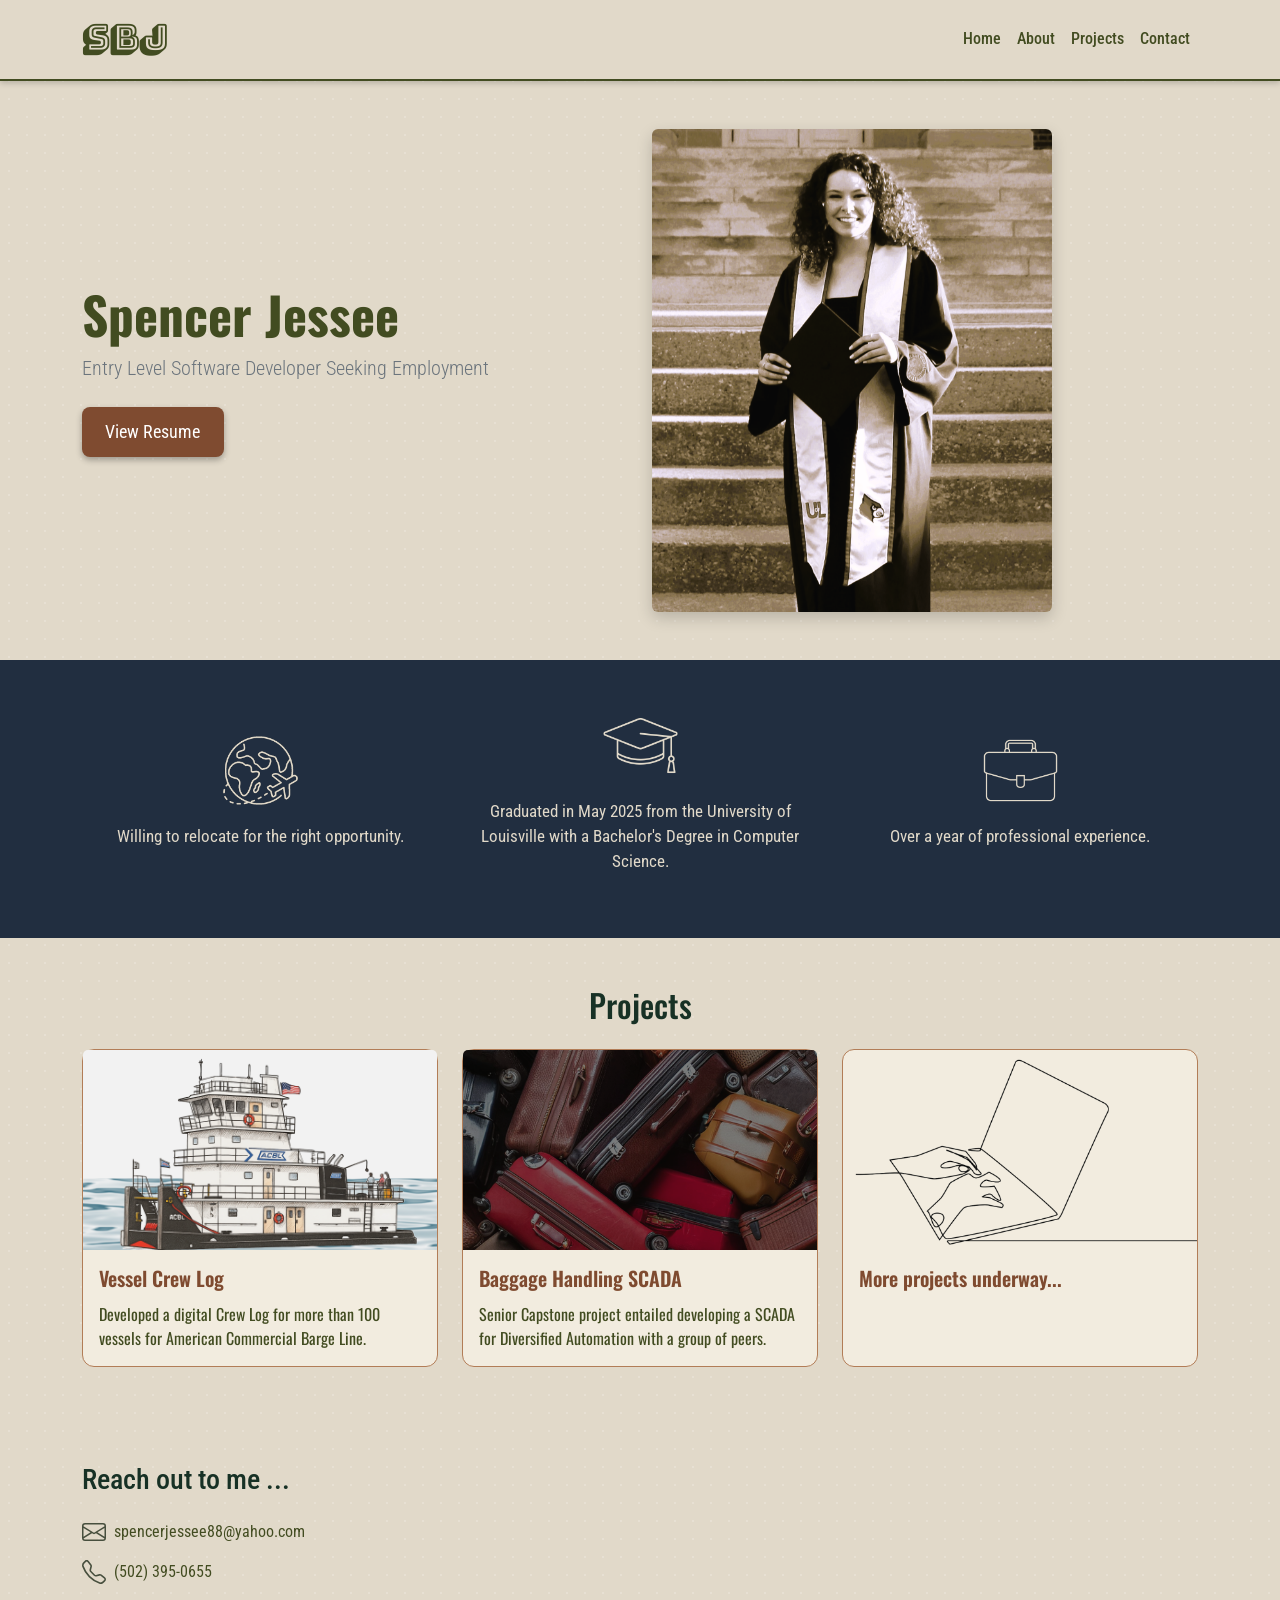
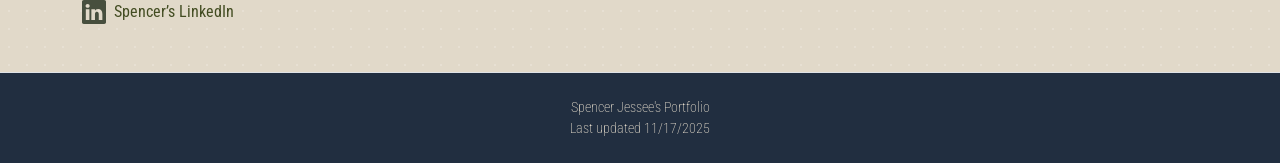
==== index.html @ fe6d24fa "Initial commit Signed-off-by: Spencer Jessee <spencerjessee88@yahoo.com>" ====
<!doctype html>
<html lang="en">
<head>
  <meta charset="utf-8" />
  <meta name="viewport" content="width=device-width, initial-scale=1" />
  <title>Spencer's Portfolio</title>

  <!-- Bootstrap CSS -->
  <link
    href="https://cdn.jsdelivr.net/npm/bootstrap@5.3.3/dist/css/bootstrap.min.css"
    rel="stylesheet"
    integrity="sha384-QWTKZyjpPEjISv5WaRU9OFeRpok6YctnYmDr5pNlyT2bRjXh0JMhjY6hW+ALEwIH"
    crossorigin="anonymous"
  />

  <!-- Google Fonts -->
  <link rel="preconnect" href="https://fonts.googleapis.com">
  <link rel="preconnect" href="https://fonts.gstatic.com" crossorigin>
  <link href="https://fonts.googleapis.com/css2?family=Bungee+Shade&family=Oswald:wght@200..700&family=Roboto+Condensed:ital,wght@0,100..900;1,100..900&display=swap" rel="stylesheet">

  <!-- Custom CSS -->
    <link href="assets/css/style.css" rel="stylesheet" />

</head>

<body>
  <!-- Navbar -->
  <nav class="navbar navbar-expand-lg custom-navbar sticky-top">
    <div class="container">
      <a id="logoButton" class="navbar-brand logo-text" href="#">SBJ</a>
      <button class="navbar-toggler" data-bs-toggle="collapse" data-bs-target="#nav">
        <span class="navbar-toggler-icon"></span>
      </button>
      <div id="nav" class="collapse navbar-collapse">
        <ul class="navbar-nav ms-auto">
          <li class="nav-item"><a class="nav-link active" href="#home">Home</a></li>
          <li class="nav-item"><a class="nav-link active" href="#about">About</a></li>
          <li class="nav-item"><a class="nav-link" href="#projects">Projects</a></li>
          <li class="nav-item"><a class="nav-link" href="#contact">Contact</a></li>
        </ul>
      </div>
    </div>
  </nav>

  <!-- Home -->
<section id="home" class="py-5">
  <div class="container">
    <div class="row align-items-center g-4">
      <div class="col-lg-6">
        <h1 class="display-5 fw-bold">Spencer Jessee</h1>
        <p class="lead text-secondary">Entry Level Software Developer Seeking Employment</p>
        <a href="Spencer_Jessee_Resume.pdf" id="resumeButton" class="btn custom-button" target="_blank">View Resume</a>
      </div>
      <div class="col-lg-6 align-items-center">
        <img src="assets/img/graduation_photo.png" class="img-fluid rounded" alt="Graduation photo" width="400" />
      </div>
    </div>
  </div>
</section>

<!-- About -->
<section id="about" class="py-5">
  <div class="container">
    <div class="row text-center align-items-center g-4">
      <div class="col">
        <img src="assets/img/travel.png" alt="Travel icon" class="icon mb-3">
        <p>Willing to relocate for the right opportunity.</p>
      </div>
      <div class="col">
        <img src="assets/img/graduate-cap.png" alt="Graduation cap icon" class="icon mb-3">
        <p>Graduated in May 2025 from the University of Louisville with a Bachelor's Degree in Computer Science.</p>
      </div>
      <div class="col">
        <img src="assets/img/briefcase.png" alt="Briefcase icon" class="icon mb-3">
        <p>Over a year of professional experience.</p>
      </div>
    </div>
  </div>
</section>


  <!-- Projects -->
<section id="projects" class="py-5">
  <div class="container">
    <h2 class="mb-4 text-center">Projects</h2>
    <div class="row g-4">
      <div class="col-md-4">
        <div class="card h-100 custom-card">
          <a href="vessel-crew-log.html" class="stretched-link"></a>
          <img src="assets/img/vessel.png" class="card-img-top" alt="Vessel Crew Log">
          <div class="card-body">
            <h5 class="card-title">Vessel Crew Log</h5>
            <p class="card-text">
              Developed a digital Crew Log for more than 100 vessels for American Commercial Barge Line.
            </p>
          </div>
        </div>
      </div>

      <div class="col-md-4">
        <div class="card h-100 custom-card">
          <img src="assets/img/baggage.png" class="card-img-top" alt="Baggage Handling SCADA">
          <div class="card-body">
            <h5 class="card-title">Baggage Handling SCADA</h5>
            <p class="card-text">
              Senior Capstone project entailed developing a SCADA for Diversified Automation with a group of peers.
            </p>
          </div>
        </div>
      </div>

      <div class="col-md-4">
        <div class="card h-100 custom-card">
          <img src="assets/img/coming soon.png" class="card-img-top" alt="More coming soon">
          <div class="card-body">
            <h5 class="card-title">More projects underway...</h5>
          </div>
        </div>
      </div>
    </div>
  </div>
</section>


<!-- Contact -->
<section id="contact" class="py-5">
  <div class="container">
    <h3 class="mb-4">Reach out to me ...</h3>
    <div class="d-flex flex-column gap-3">
      <div class="contact-item d-flex gap-2">
        <img src="assets/img/envelope.svg" alt="Email icon" class="contact-icon" />
        <a href="mailto:spencerjessee88@yahoo.com" class="contact-link">spencerjessee88@yahoo.com</a>
      </div>
      <div class="contact-item d-flex gap-2">
        <img src="assets/img/telephone.svg" alt="Phone icon" class="contact-icon" />
        <a href="tel:+15023950655" class="contact-link">(502) 395-0655</a>
      </div>
      <div class="contact-item d-flex gap-2">
        <img src="assets/img/linkedin.svg" alt="LinkedIn icon" class="contact-icon" />
        <a href="https://www.linkedin.com/in/spencer-jessee8/" target="_blank" class="contact-link">Spencer’s LinkedIn</a>
      </div>
    </div>
  </div>
</section>

  <!-- Footer -->
  <footer class="py-4 border-top">
    <div class="container text-center small">
      <div>Spencer Jessee's Portfolio</div>
      <div>Last updated 11/17/2025</div> 
    </div>
  </footer>

  <!-- Bootstrap JS (for navbar, etc.) -->
  <script
    src="https://cdn.jsdelivr.net/npm/bootstrap@5.3.3/dist/js/bootstrap.bundle.min.js"
    integrity="sha384-YvpcrYf0tY3lHB60NNkmXc5s9fDVZLESaAA55NDzOxhy9GkcIdslK1eN7N6jIeHz"
    crossorigin="anonymous"
  ></script>

  <!-- Your JS -->
  <script>
    document.getElementById('custom-button').addEventListener('click', function() {
      this.classList.toggle('active-btn');
    });
    const logo = document.getElementById('logoButton');
    logo.addEventListener('click', function (e) {
      e.preventDefault();
      logo.classList.add('logo-active');
    });
  </script>
</body>
</html>
---- assets/css/style.css ----
/* ----------------------------------
   GLOBAL
---------------------------------- */
html {
  scroll-padding-top: 80px;
}

body {
  background-color: #E1D9C9; /* SAND */
  color: #173125; /* FOREST */
  font-family: "Roboto Condensed", sans-serif;
  font-optical-sizing: auto;
  background-image: radial-gradient(#ffffff30 1px, transparent 1px);
  background-size: 18px 18px;
}

section {
  padding-top: 5rem;
  padding-bottom: 5rem;
}

/* ----------------------------------
   NAVBAR
---------------------------------- */
.custom-navbar {
  background-color: #E1D9C9; /* SAND */
  border-bottom: 2px solid #424C21; /* MOSS */
  box-shadow: 0 2px 6px rgba(0, 0, 0, 0.2)
}

.nav-link {
  color: #424C21 !important; /* MOSS */
  font-weight: 500;
}

.nav-link:hover {
  color: #7F4B30 !important; /* OCHRE */
}


/* ----------------------------------
   LOGO (SBJ)
---------------------------------- */
.logo-text {
  font-family: "Bungee Shade", sans-serif;
  font-size: 2.2rem;
  font-weight: bold;
  letter-spacing: 1px;
  color: #424C21; /* MOSS */
  transition: transform 0.3s ease;
}

.logo-text:hover {
  transform: scale(1.1) rotate(-2deg);
}

/* When clicked */
.logo-active {
  color: #424C21 !important; /* MOSS */
}

/* Override bootstrap forcing black */
#logoButton:hover,
#logoButton:active,
#logoButton:focus,
#logoButton:visited {
  color: #424C21 !important;
}


/* ----------------------------------
   HOME SECTION
---------------------------------- */
#home h1 {
  font-size: 3.2rem;
  color: #424C21; /* MOSS */
  font-family: "Oswald", sans-serif;
}

#home .lead {
  color: #7F4B30; /* OCHRE */
  font-size: 1.25rem;
  margin-bottom: 1.5rem;
}

#home .img-fluid {
  border-radius: 12px;
  box-shadow: 0 6px 16px rgba(0, 0, 0, 0.18);
}


/* ----------------------------------
   BUTTONS
---------------------------------- */
.custom-button {
  background-color: #7F4B30; /* OCHRE */
  color: #fff;
  padding: 0.65rem 1.4rem;
  font-size: 1.1rem;
  border-radius: 8px;
  transition: 0.2s ease;
  box-shadow: 0 3px 6px rgba(0, 0, 0, 0.3);
}

.custom-button:hover,
.custom-button:active,
.custom-button.active-btn {
  background-color: #B27D57; /* COFFEE */
  color: #fff;
}


/* ----------------------------------
   ABOUT SECTION
---------------------------------- */
#about {
  background-color: #212E40; /* BASALT */
  color: #E1D9C9;
}

#about p {
  text-align: center;
  font-size: 1.05rem;
}


/* ----------------------------------
   ICONS
---------------------------------- */
.icon {
  width: 75px;
  height: 75px;
  margin: 0 auto 10px;
  object-fit: contain;
}


/* ----------------------------------
   PROJECT CARDS
---------------------------------- */
#projects {
  font-family: "Oswald", sans-serif;
}
.custom-card {
  background-color: #F2ECDF; /* light sand */
  border: 1px solid #B27D57; /* COFFEE */
  color: #424C21; /* MOSS */
  border-radius: 12px;
  transition: transform 0.2s ease, box-shadow 0.2s ease;
}

.custom-card:hover {
  transform: translateY(-5px);
  box-shadow: 0 6px 14px rgba(0, 0, 0, 0.15);
}

.custom-card .card-img-top {
  height: 200px;
  object-fit: cover;
  filter: brightness(0.95);
}

.custom-card .card-title {
  color: #7F4B30; /* OCHRE */
  font-weight: 600;
  margin-bottom: 0.75rem;
}

.custom-card .card-text {
  color: #424C21; /* MOSS */
}


/* ----------------------------------
   CONTACT SECTION
---------------------------------- */
.contact-icon {
  width: 24px;
  height: 24px;
  filter: invert(29%) sepia(6%) saturate(1458%) hue-rotate(45deg) brightness(90%) contrast(85%);
}

.contact-link {
  color: #424C21; /* MOSS */
  text-decoration: none;
}

.contact-link:hover {
  color: #7F4B30; /* OCHRE */
  text-decoration: underline;
}

/* ----------------------------------
   FOOTER SECTION
---------------------------------- */
footer {
  background-color: #212E40;
  color: #E1D9C9;
  font-weight: 200;
}
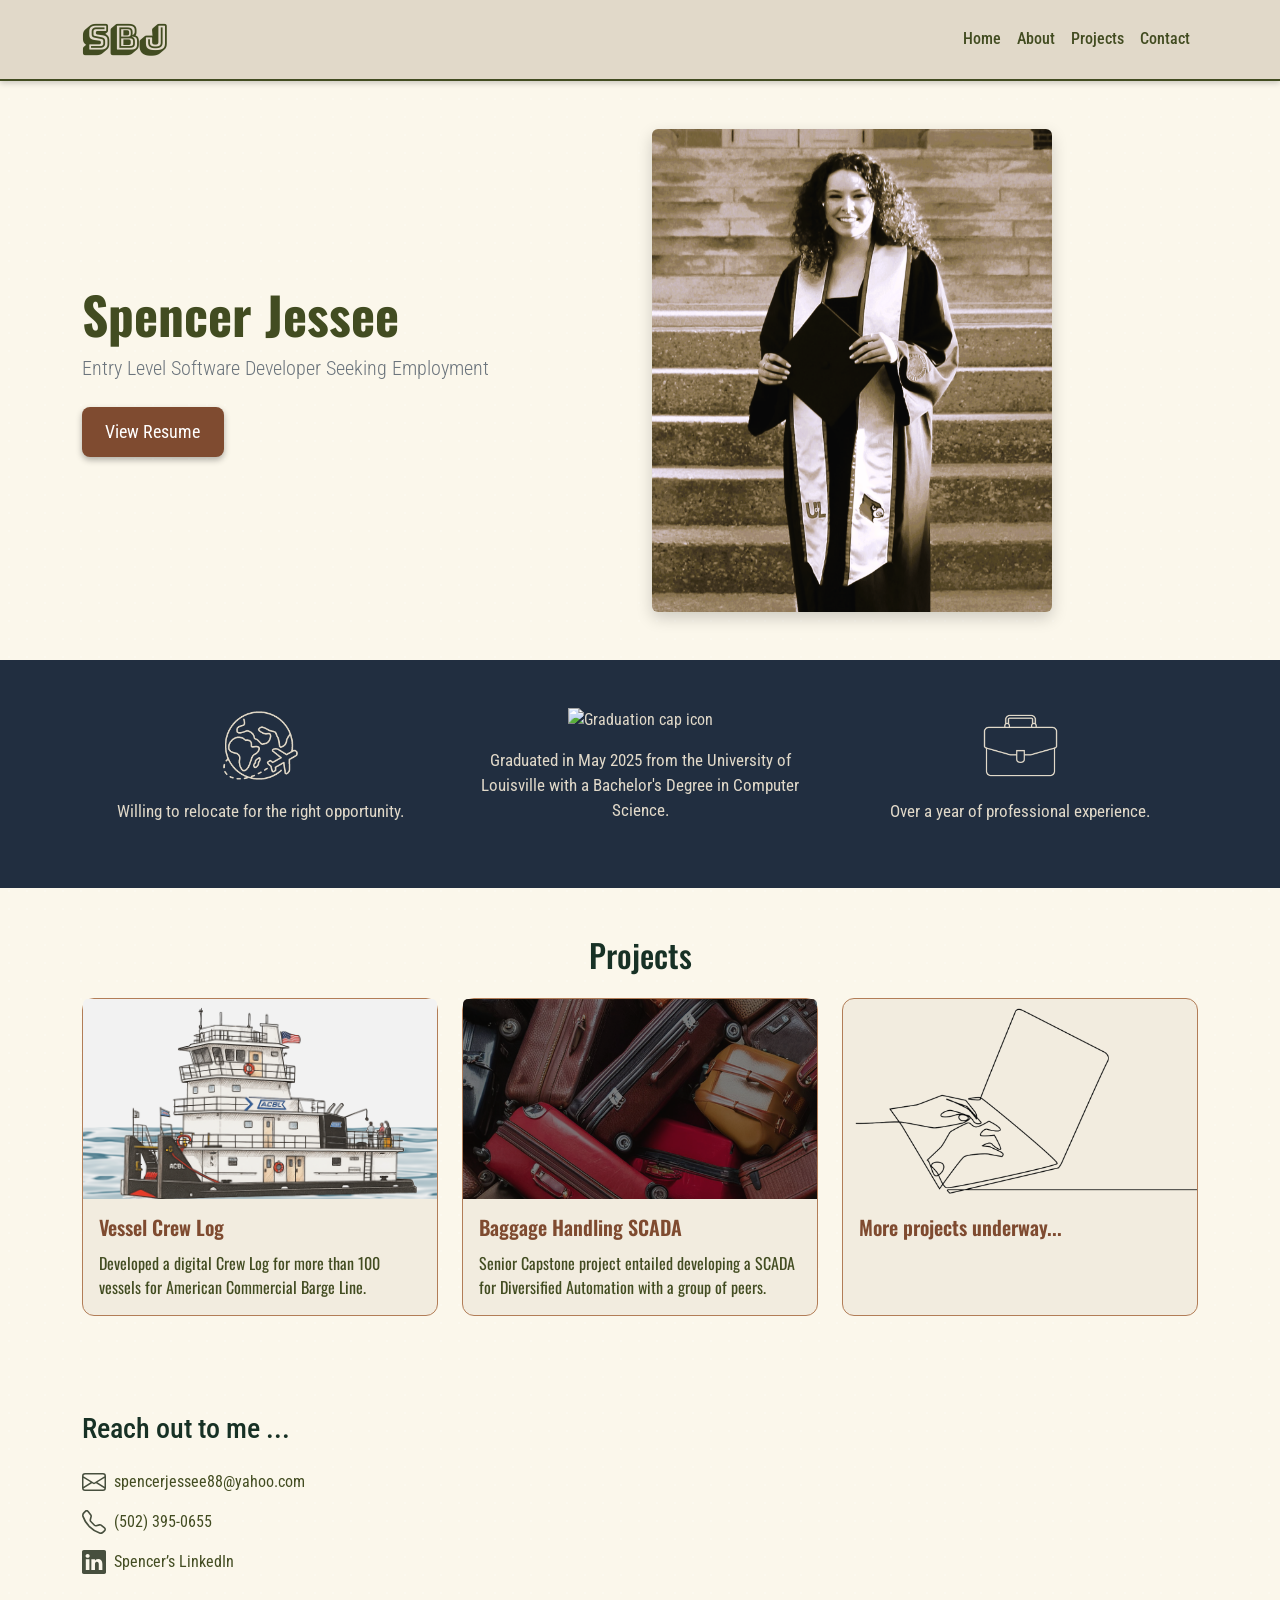
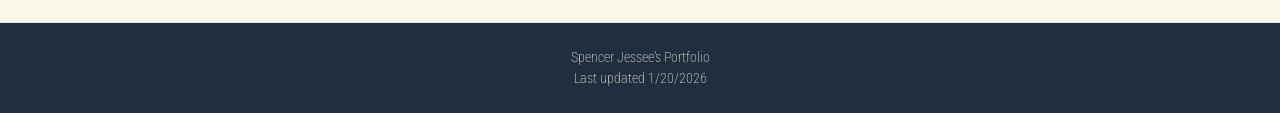
==== commit 4f5285e3: "updated icon paths & changed body background color" ====
--- a/index.html
+++ b/index.html
@@ -63,15 +63,15 @@
   <div class="container">
     <div class="row text-center align-items-center g-4">
       <div class="col">
-        <img src="assets/img/travel.png" alt="Travel icon" class="icon mb-3">
+        <img src="/assets/img/travel.png" alt="Travel icon" class="icon mb-3">
         <p>Willing to relocate for the right opportunity.</p>
       </div>
       <div class="col">
-        <img src="assets/img/graduate-cap.png" alt="Graduation cap icon" class="icon mb-3">
+        <img src="/assets/img/graduate-cap.png" alt="Graduation cap icon" class="icon mb-3">
         <p>Graduated in May 2025 from the University of Louisville with a Bachelor's Degree in Computer Science.</p>
       </div>
       <div class="col">
-        <img src="assets/img/briefcase.png" alt="Briefcase icon" class="icon mb-3">
+        <img src="/assets/img/briefcase.png" alt="Briefcase icon" class="icon mb-3">
         <p>Over a year of professional experience.</p>
       </div>
     </div>
@@ -147,7 +147,7 @@
   <footer class="py-4 border-top">
     <div class="container text-center small">
       <div>Spencer Jessee's Portfolio</div>
-      <div>Last updated 11/17/2025</div> 
+      <div>Last updated 1/20/2026</div> 
     </div>
   </footer>
 
--- a/assets/css/style.css
+++ b/assets/css/style.css
@@ -6,7 +6,7 @@
 }
 
 body {
-  background-color: #E1D9C9; /* SAND */
+  background-color: #FBF7EB; /* Lighter SAND */
   color: #173125; /* FOREST */
   font-family: "Roboto Condensed", sans-serif;
   font-optical-sizing: auto;
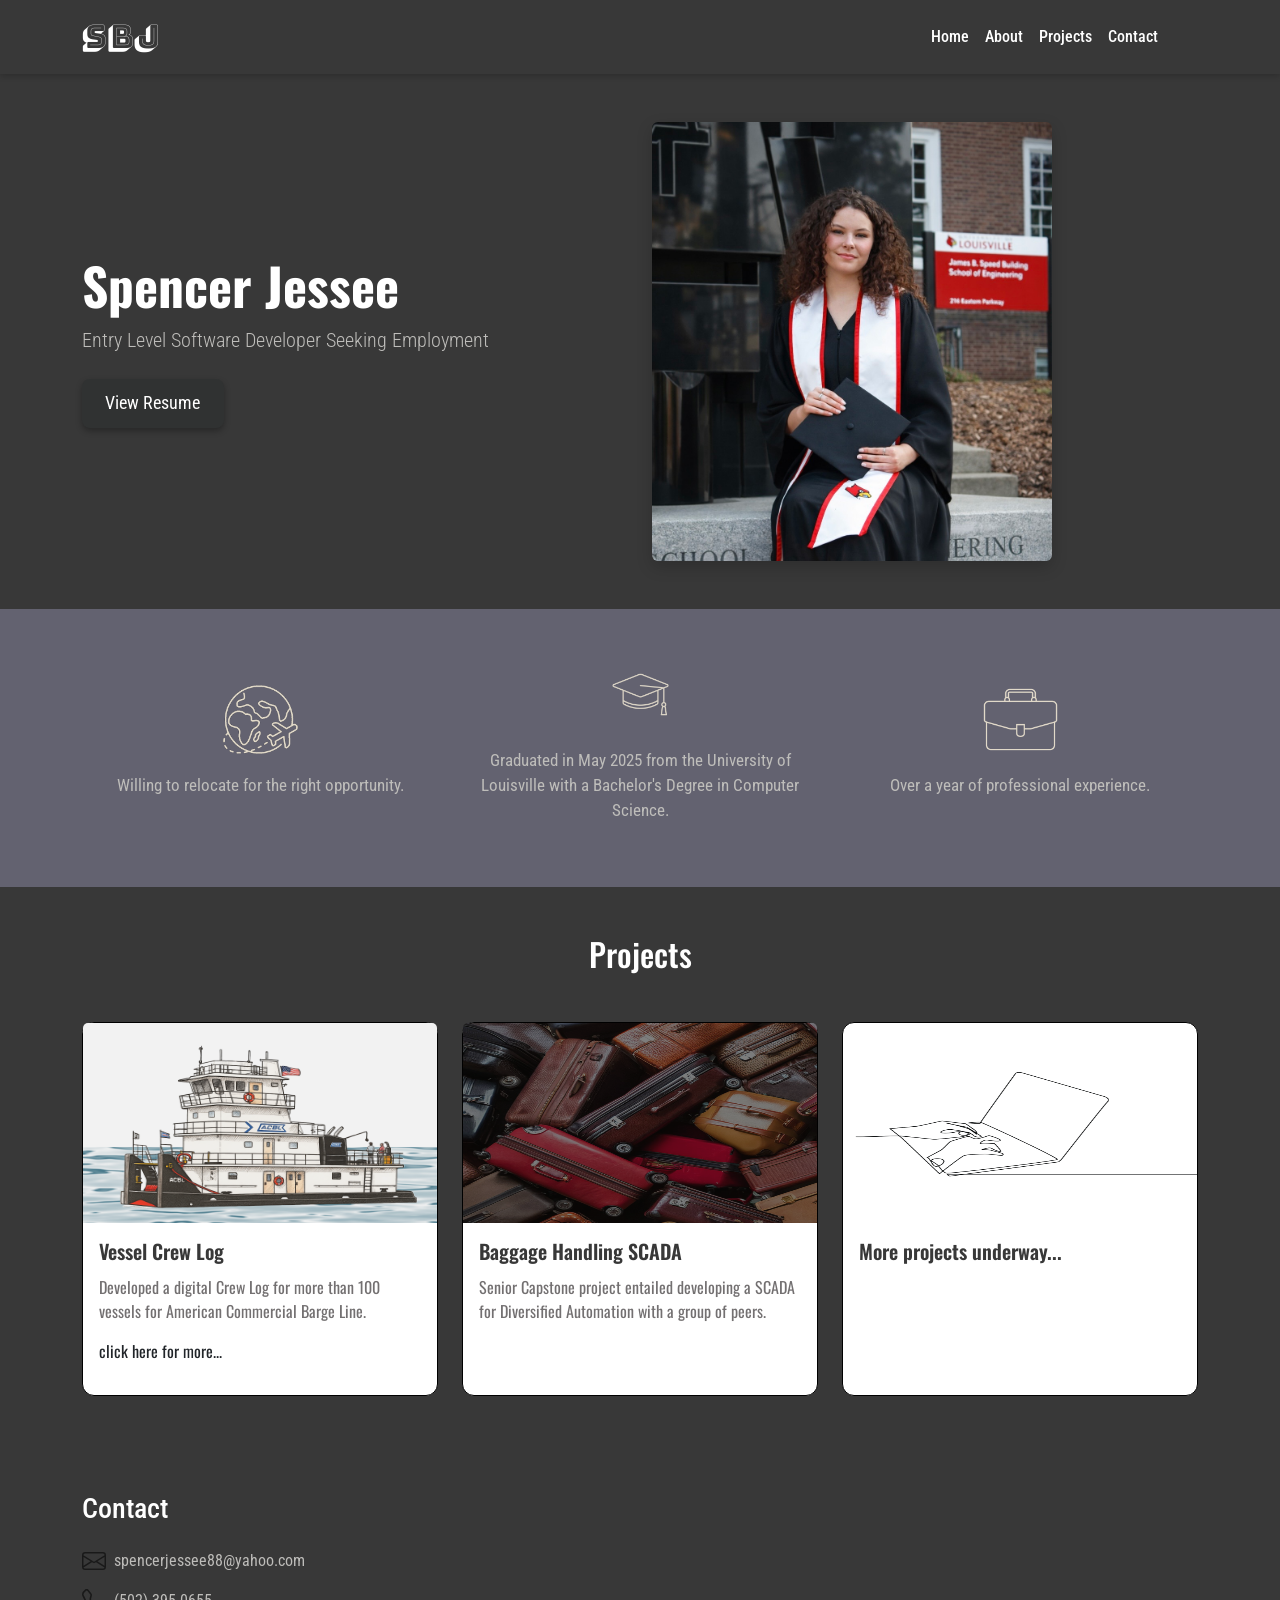
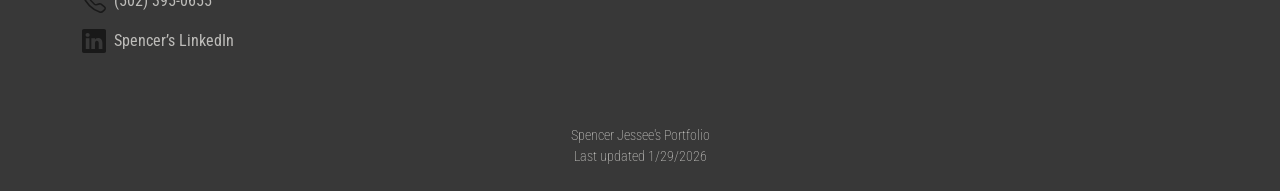
==== commit 620bbe40: "changed color palette" ====
--- a/index.html
+++ b/index.html
@@ -25,16 +25,16 @@
 
 <body>
   <!-- Navbar -->
-  <nav class="navbar navbar-expand-lg custom-navbar sticky-top">
+  <nav class="navbar navbar-expand-sm custom-navbar sticky-top">
     <div class="container">
       <a id="logoButton" class="navbar-brand logo-text" href="#">SBJ</a>
       <button class="navbar-toggler" data-bs-toggle="collapse" data-bs-target="#nav">
         <span class="navbar-toggler-icon"></span>
       </button>
-      <div id="nav" class="collapse navbar-collapse">
-        <ul class="navbar-nav ms-auto">
+      <div id="nav" class="collapse navbar-collapse justify-content-end">
+        <ul class="navbar-nav text-end">
           <li class="nav-item"><a class="nav-link active" href="#home">Home</a></li>
-          <li class="nav-item"><a class="nav-link active" href="#about">About</a></li>
+          <li class="nav-item"><a class="nav-link" href="#about">About</a></li>
           <li class="nav-item"><a class="nav-link" href="#projects">Projects</a></li>
           <li class="nav-item"><a class="nav-link" href="#contact">Contact</a></li>
         </ul>
@@ -48,11 +48,11 @@
     <div class="row align-items-center g-4">
       <div class="col-lg-6">
         <h1 class="display-5 fw-bold">Spencer Jessee</h1>
-        <p class="lead text-secondary">Entry Level Software Developer Seeking Employment</p>
+        <p class="lead">Entry Level Software Developer Seeking Employment</p>
         <a href="Spencer_Jessee_Resume.pdf" id="resumeButton" class="btn custom-button" target="_blank">View Resume</a>
       </div>
       <div class="col-lg-6 align-items-center">
-        <img src="assets/img/graduation_photo.png" class="img-fluid rounded" alt="Graduation photo" width="400" />
+        <img src="assets/img/graduation_photo2.jpg" class="img-fluid rounded" alt="Graduation photo" width="400" />
       </div>
     </div>
   </div>
@@ -82,7 +82,7 @@
   <!-- Projects -->
 <section id="projects" class="py-5">
   <div class="container">
-    <h2 class="mb-4 text-center">Projects</h2>
+    <h2 class="mb-5 text-center">Projects</h2>
     <div class="row g-4">
       <div class="col-md-4">
         <div class="card h-100 custom-card">
@@ -93,6 +93,7 @@
             <p class="card-text">
               Developed a digital Crew Log for more than 100 vessels for American Commercial Barge Line.
             </p>
+            <p>click here for more...</p>
           </div>
         </div>
       </div>
@@ -125,7 +126,7 @@
 <!-- Contact -->
 <section id="contact" class="py-5">
   <div class="container">
-    <h3 class="mb-4">Reach out to me ...</h3>
+    <h3 class="mb-4">Contact</h3>
     <div class="d-flex flex-column gap-3">
       <div class="contact-item d-flex gap-2">
         <img src="assets/img/envelope.svg" alt="Email icon" class="contact-icon" />
@@ -144,10 +145,10 @@
 </section>
 
   <!-- Footer -->
-  <footer class="py-4 border-top">
+  <footer class="py-4">
     <div class="container text-center small">
       <div>Spencer Jessee's Portfolio</div>
-      <div>Last updated 1/20/2026</div> 
+      <div>Last updated 1/29/2026</div> 
     </div>
   </footer>
 
--- a/assets/css/style.css
+++ b/assets/css/style.css
@@ -1,16 +1,26 @@
 /* ----------------------------------
    GLOBAL
 ---------------------------------- */
+:root {
+  --charcoal: #383838;
+  --white: #FFFFFF;
+  --canvas: #EAE6E0;
+  --mist: #737071;
+  --lunar: #bebdba;
+  --black: #000000;
+  --graphite: #303232;
+  --grid: #636270;
+}
+
 html {
   scroll-padding-top: 80px;
 }
 
 body {
-  background-color: #FBF7EB; /* Lighter SAND */
-  color: #173125; /* FOREST */
+  background-color: var(--charcoal);
+  color: var(--white);
   font-family: "Roboto Condensed", sans-serif;
   font-optical-sizing: auto;
-  background-image: radial-gradient(#ffffff30 1px, transparent 1px);
   background-size: 18px 18px;
 }
 
@@ -23,18 +33,25 @@
    NAVBAR
 ---------------------------------- */
 .custom-navbar {
-  background-color: #E1D9C9; /* SAND */
-  border-bottom: 2px solid #424C21; /* MOSS */
-  box-shadow: 0 2px 6px rgba(0, 0, 0, 0.2)
+  background-color: var(--charcoal);
+  box-shadow: 0 2px 6px rgba(0, 0, 0, 0.2);
+}
+
+.navbar-collapse {
+  padding-right: 2rem;
 }
 
 .nav-link {
-  color: #424C21 !important; /* MOSS */
+  color: var(--white) !important;
   font-weight: 500;
+  transition: transform 0.3s ease;
+  display: inline-block;
+  transform-origin: center;
 }
 
 .nav-link:hover {
-  color: #7F4B30 !important; /* OCHRE */
+  color: var(--lunar) !important;
+  transform: scale(1.1);
 }
 
 
@@ -43,20 +60,15 @@
 ---------------------------------- */
 .logo-text {
   font-family: "Bungee Shade", sans-serif;
-  font-size: 2.2rem;
-  font-weight: bold;
+  font-size: 2rem;
+  font-weight: normal;
   letter-spacing: 1px;
-  color: #424C21; /* MOSS */
+  color: var(--white);
   transition: transform 0.3s ease;
 }
 
 .logo-text:hover {
   transform: scale(1.1) rotate(-2deg);
-}
-
-/* When clicked */
-.logo-active {
-  color: #424C21 !important; /* MOSS */
 }
 
 /* Override bootstrap forcing black */
@@ -64,7 +76,7 @@
 #logoButton:active,
 #logoButton:focus,
 #logoButton:visited {
-  color: #424C21 !important;
+  color: var(--white) !important;
 }
 
 
@@ -73,12 +85,12 @@
 ---------------------------------- */
 #home h1 {
   font-size: 3.2rem;
-  color: #424C21; /* MOSS */
+  color: var(--white);
   font-family: "Oswald", sans-serif;
 }
 
 #home .lead {
-  color: #7F4B30; /* OCHRE */
+  color: var(--lunar);
   font-size: 1.25rem;
   margin-bottom: 1.5rem;
 }
@@ -93,7 +105,7 @@
    BUTTONS
 ---------------------------------- */
 .custom-button {
-  background-color: #7F4B30; /* OCHRE */
+  background-color: var(--graphite);
   color: #fff;
   padding: 0.65rem 1.4rem;
   font-size: 1.1rem;
@@ -105,7 +117,7 @@
 .custom-button:hover,
 .custom-button:active,
 .custom-button.active-btn {
-  background-color: #B27D57; /* COFFEE */
+  background-color: var(--mist);
   color: #fff;
 }
 
@@ -114,8 +126,8 @@
    ABOUT SECTION
 ---------------------------------- */
 #about {
-  background-color: #212E40; /* BASALT */
-  color: #E1D9C9;
+  background-color: var(--grid);
+  color: var(--lunar);
 }
 
 #about p {
@@ -142,9 +154,8 @@
   font-family: "Oswald", sans-serif;
 }
 .custom-card {
-  background-color: #F2ECDF; /* light sand */
-  border: 1px solid #B27D57; /* COFFEE */
-  color: #424C21; /* MOSS */
+  background-color: var(--white);
+  border: 1px solid var(--black);
   border-radius: 12px;
   transition: transform 0.2s ease, box-shadow 0.2s ease;
 }
@@ -156,18 +167,18 @@
 
 .custom-card .card-img-top {
   height: 200px;
-  object-fit: cover;
+  object-fit: fill;
   filter: brightness(0.95);
 }
 
 .custom-card .card-title {
-  color: #7F4B30; /* OCHRE */
+  color: var(--charcoal);
   font-weight: 600;
   margin-bottom: 0.75rem;
 }
 
 .custom-card .card-text {
-  color: #424C21; /* MOSS */
+  color: var(--mist);
 }
 
 
@@ -177,16 +188,15 @@
 .contact-icon {
   width: 24px;
   height: 24px;
-  filter: invert(29%) sepia(6%) saturate(1458%) hue-rotate(45deg) brightness(90%) contrast(85%);
+  filter: brightness(50%) contrast(80%);
 }
 
 .contact-link {
-  color: #424C21; /* MOSS */
+  color: var(--lunar);
   text-decoration: none;
 }
 
-.contact-link:hover {
-  color: #7F4B30; /* OCHRE */
+.contact-link:hover { 
   text-decoration: underline;
 }
 
@@ -194,7 +204,63 @@
    FOOTER SECTION
 ---------------------------------- */
 footer {
-  background-color: #212E40;
-  color: #E1D9C9;
+  border-top: 1 solid var(--white);
+  background-color: var(--charcoal);
+  color: var(--lunar);
   font-weight: 200;
 }
+
+
+/* ----------------------------------
+   VESSEL CREW LOG PROJECT
+---------------------------------- */
+.project-header {
+      color: var(--white);
+      padding: 4rem 0 0;
+      text-align: center;
+    }
+
+.project-header h1 {
+  font-family: "Oswald", sans-serif;
+  font-size: 2.5rem;
+}
+
+.project-header p {
+      color: var(--lunar);
+      font-weight: 200;
+    }
+
+.project-section {
+  background-color: var(--grid);
+  color: var(--lunar);
+  border-radius: 10px;
+  padding: 2rem;
+  margin-bottom: 2rem;
+}
+
+.project-tools li {
+  list-style: none;
+  padding: 4px 0;
+}
+
+.project-tools li::before {
+  content: "• ";
+  color: var(--white);
+}
+
+.project-img {
+  border-radius: 10px;
+  margin-bottom: 1rem;
+  max-height: 500px;
+  object-fit: fill;
+}
+
+.back-link {
+  color: var(--white);
+  text-decoration: none;
+  font-weight: 500;
+}
+
+.back-link:hover {
+  color: var(--mist);
+}
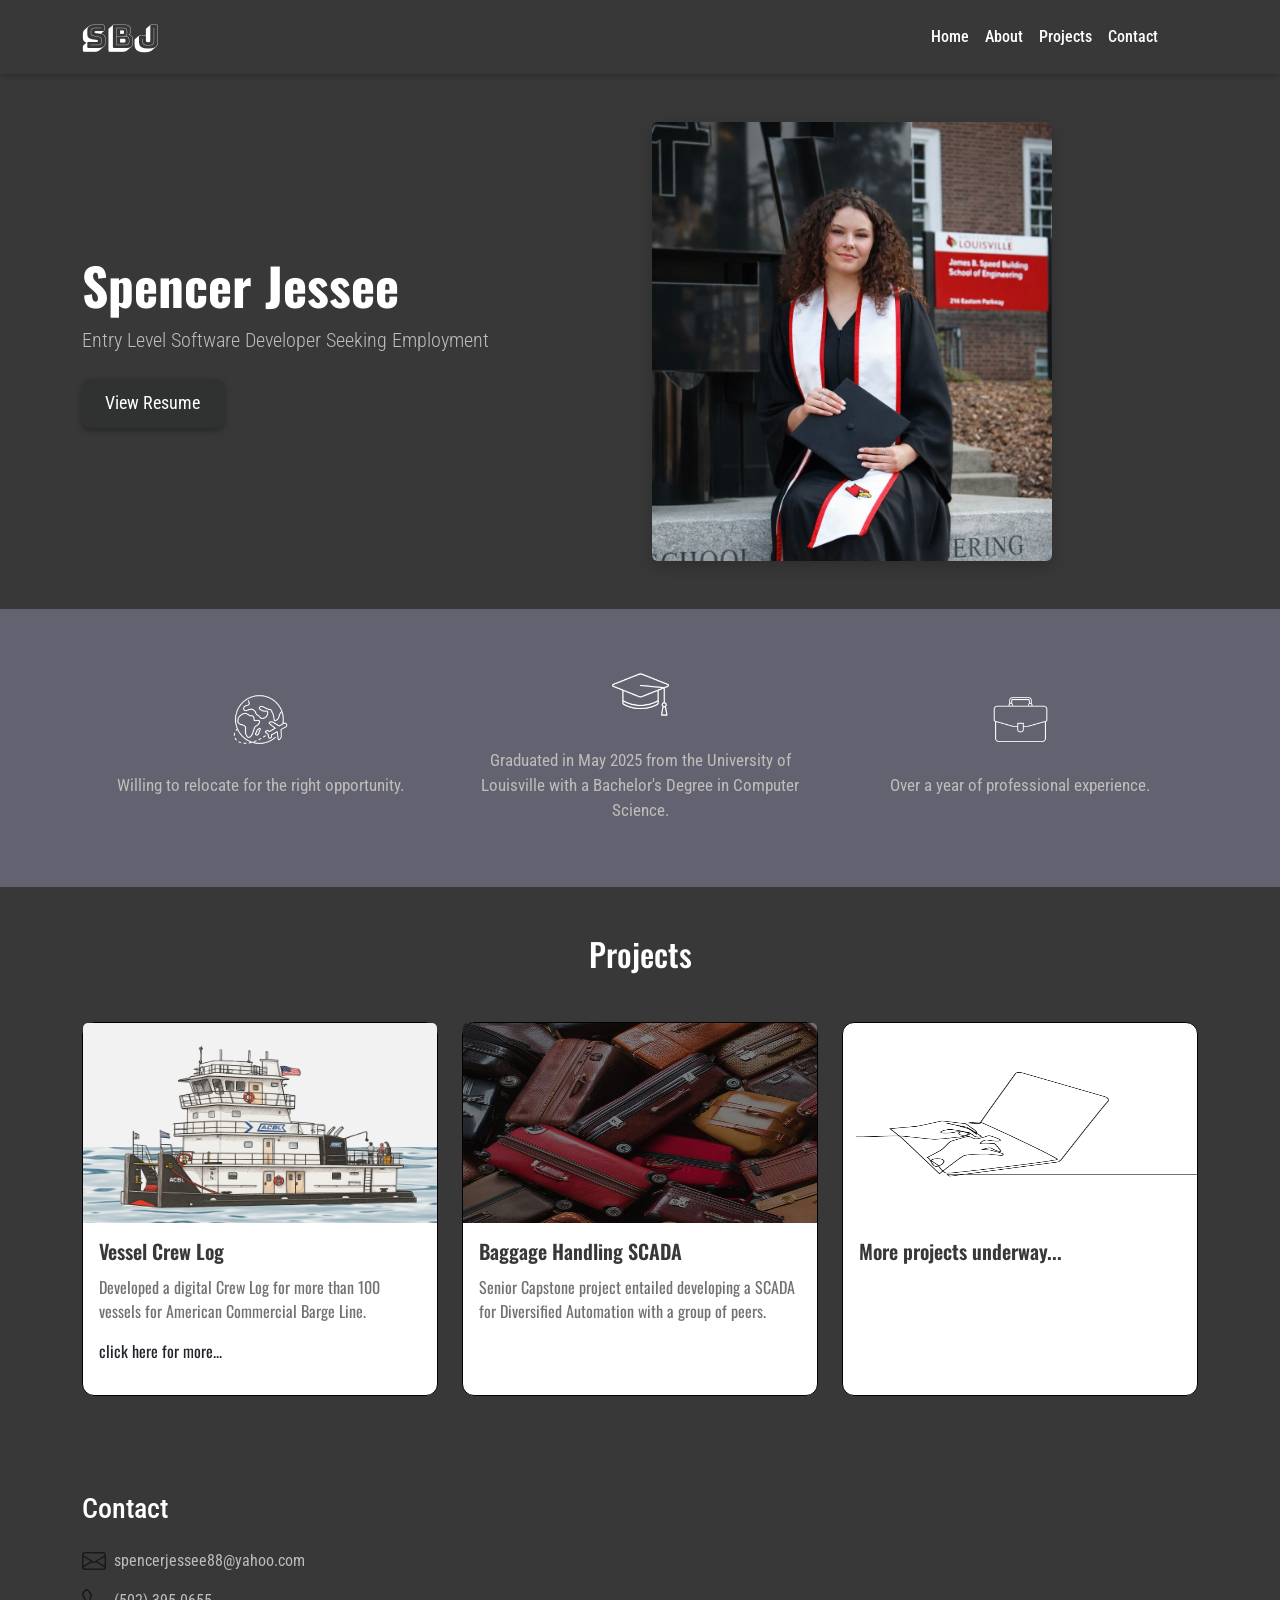
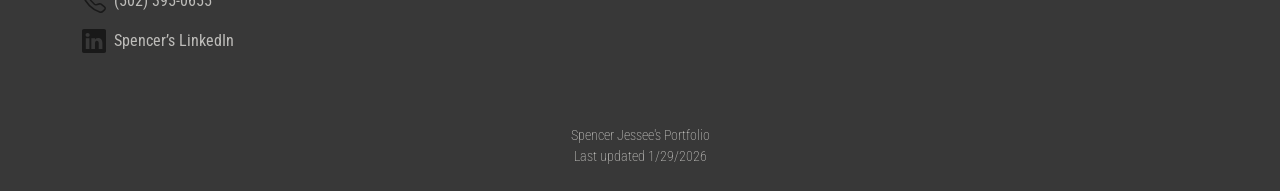
==== commit 5409f323: "fixed about section icons" ====
--- a/index.html
+++ b/index.html
@@ -63,15 +63,15 @@
   <div class="container">
     <div class="row text-center align-items-center g-4">
       <div class="col">
-        <img src="/assets/img/travel.png" alt="Travel icon" class="icon mb-3">
+        <img src="./assets/img/travel.png" alt="Travel icon" class="icon mb-3">
         <p>Willing to relocate for the right opportunity.</p>
       </div>
       <div class="col">
-        <img src="/assets/img/graduate-cap.png" alt="Graduation cap icon" class="icon mb-3">
+        <img src="./assets/img/graduate-cap.png" alt="Graduation cap icon" class="icon mb-3">
         <p>Graduated in May 2025 from the University of Louisville with a Bachelor's Degree in Computer Science.</p>
       </div>
       <div class="col">
-        <img src="/assets/img/briefcase.png" alt="Briefcase icon" class="icon mb-3">
+        <img src="./assets/img/briefcase.png" alt="Briefcase icon" class="icon mb-3">
         <p>Over a year of professional experience.</p>
       </div>
     </div>
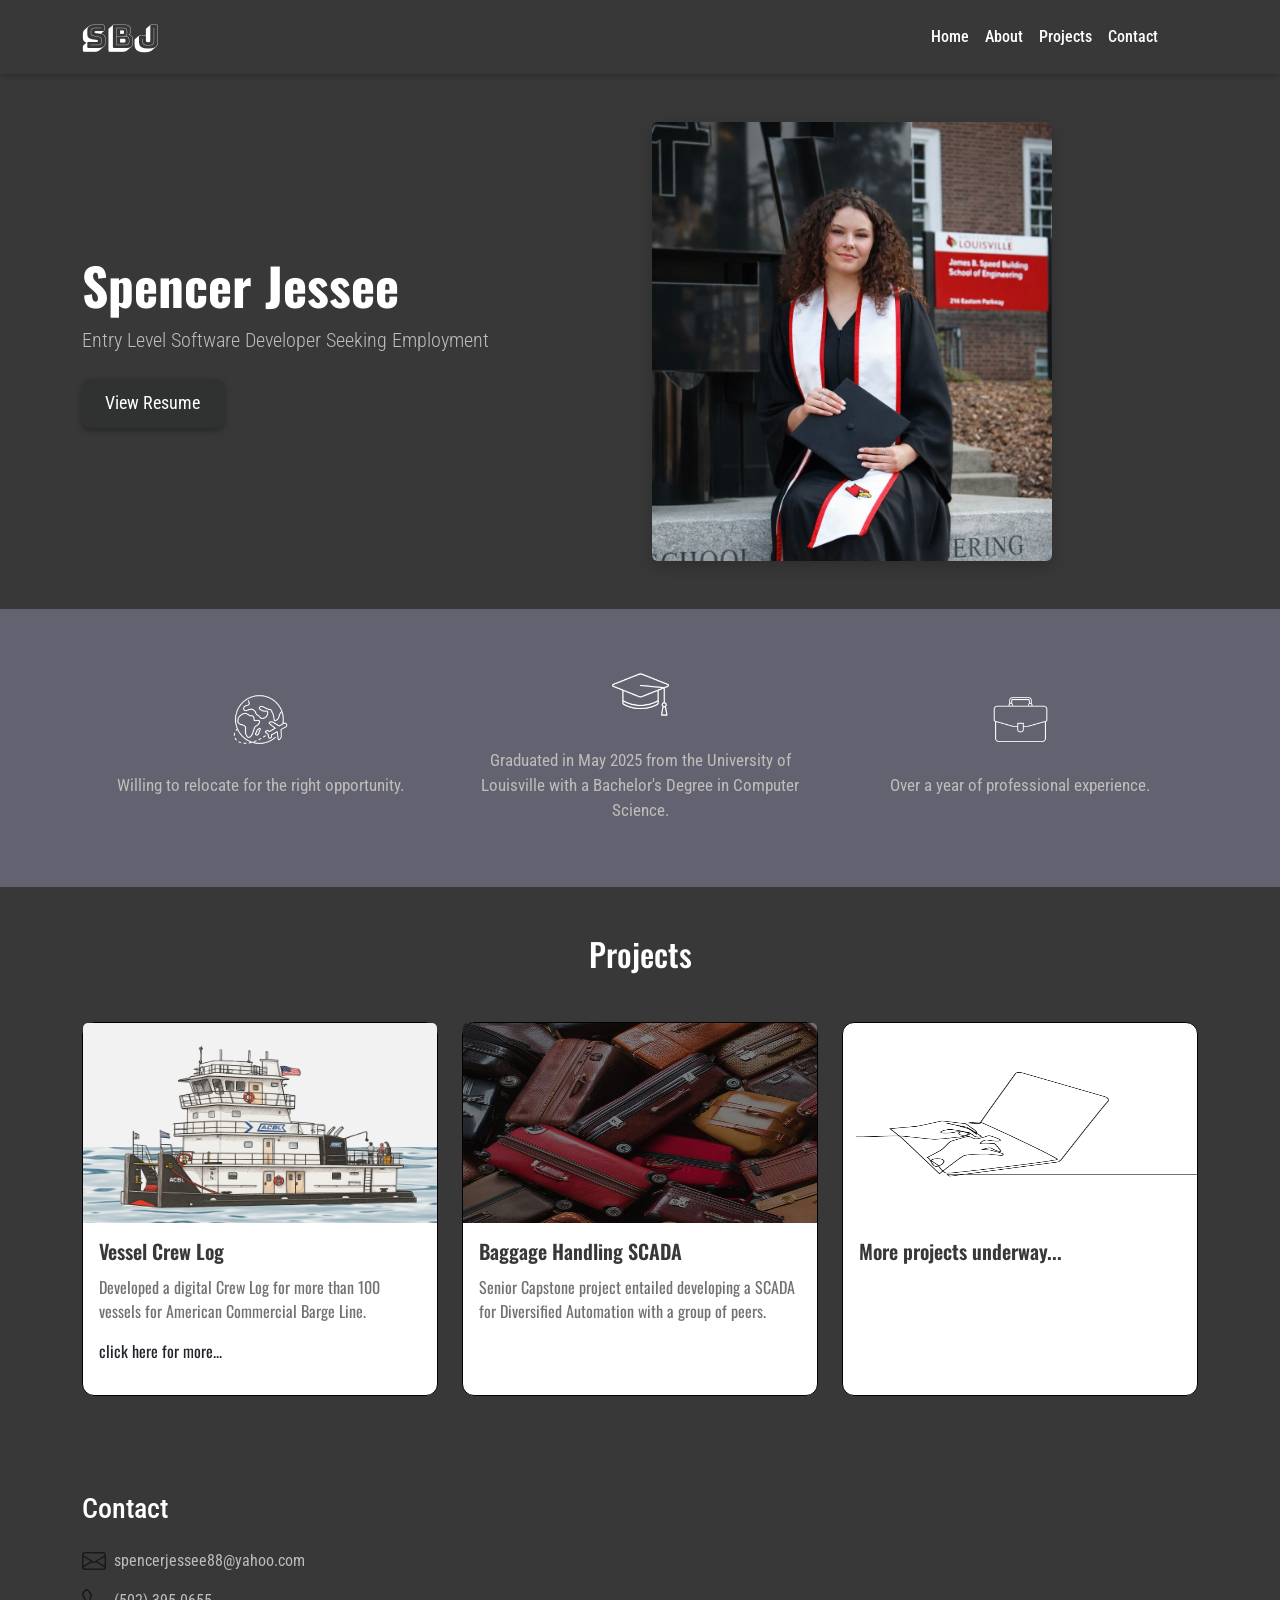
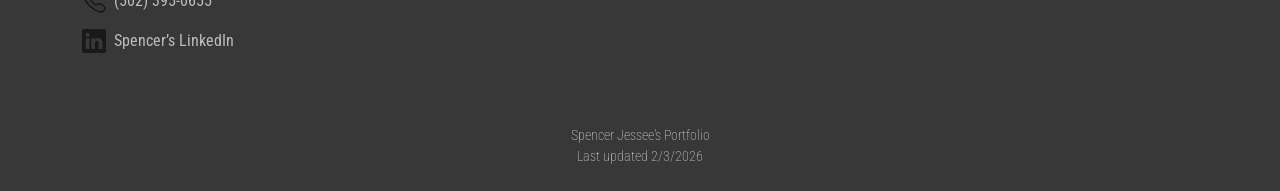
==== commit 45bf8c17: "changed updated date in footer" ====
--- a/index.html
+++ b/index.html
@@ -144,11 +144,26 @@
   </div>
 </section>
 
+<!-- Toast Notif: Recent Cert -->
+ <div class="toast-container position-fixed bottom-0 end-0 p-3">
+  <div id="myToast" class="toast position-relative" data-bs-autohide="false" role="alert" aria-live="polite" aria-atomic="true">
+    <button type="button" class="btn-close position-absolute  btn-close-dark top-0 end-0 m-2" data-bs-dismiss="toast" aria-label="Close"></button>
+    <div class="d-flex pe-5">
+      <div class="toast-body align-items-center">
+        I just completed a Javascript course, check out my certification!
+      </div>
+    </div>
+      <div class="px-4 pb-4">
+        <a href="./CertificateOfCompletion_JavaScript_Essential_Training.pdf" id="certButton" class="btn btn-sm toast-button" target="_blank">View Certificate</a>
+      </div>
+    </div>
+  </div>
+
   <!-- Footer -->
   <footer class="py-4">
     <div class="container text-center small">
       <div>Spencer Jessee's Portfolio</div>
-      <div>Last updated 1/29/2026</div> 
+      <div>Last updated 2/3/2026</div> 
     </div>
   </footer>
 
@@ -159,16 +174,28 @@
     crossorigin="anonymous"
   ></script>
 
-  <!-- Your JS -->
+  <!-- JS -->
   <script>
-    document.getElementById('custom-button').addEventListener('click', function() {
-      this.classList.toggle('active-btn');
-    });
+    // logo button event
     const logo = document.getElementById('logoButton');
     logo.addEventListener('click', function (e) {
       e.preventDefault();
       logo.classList.add('logo-active');
     });
+    // toast notif functionality
+    var toastEl = document.getElementById('myToast')
+    var toast = new bootstrap.Toast(toastEl, {
+      Animation: true
+    });
+    setTimeout(() => {
+      toast.show();
+    }, 3000);
+    // close toast after clicking certButton
+    const certButton = document.getElementById('certButton');
+    certButton.addEventListener('click', () => {
+      toast.hide();
+      toast.dispose();
+    });
   </script>
 </body>
-</html>+</html
--- a/assets/css/style.css
+++ b/assets/css/style.css
@@ -2,14 +2,17 @@
    GLOBAL
 ---------------------------------- */
 :root {
-  --charcoal: #383838;
-  --white: #FFFFFF;
-  --canvas: #EAE6E0;
-  --mist: #737071;
-  --lunar: #bebdba;
-  --black: #000000;
-  --graphite: #303232;
-  --grid: #636270;
+  --charcoal: rgb(56, 56, 56);
+  --charcoal-rgb: 56, 56, 56;
+  --white: rgb(255, 255, 255);
+  --white-rgb: 255, 255, 255;
+  --canvas: rgb(234, 230, 224);
+  --canvas-rgb: 234, 230, 224;
+  --mist: rgb(115, 112, 113);
+  --lunar: rgb(190, 189, 186);
+  --black: rgb(0, 0, 0);
+  --graphite: rgb(48, 50, 50);
+  --grid: rgb(99, 98, 112);
 }
 
 html {
@@ -115,8 +118,7 @@
 }
 
 .custom-button:hover,
-.custom-button:active,
-.custom-button.active-btn {
+.custom-button:active {
   background-color: var(--mist);
   color: #fff;
 }
@@ -215,10 +217,10 @@
    VESSEL CREW LOG PROJECT
 ---------------------------------- */
 .project-header {
-      color: var(--white);
-      padding: 4rem 0 0;
-      text-align: center;
-    }
+  color: var(--white);
+  padding: 4rem 0 0;
+  text-align: center;
+}
 
 .project-header h1 {
   font-family: "Oswald", sans-serif;
@@ -226,9 +228,9 @@
 }
 
 .project-header p {
-      color: var(--lunar);
-      font-weight: 200;
-    }
+  color: var(--lunar);
+  font-weight: 200;
+  }
 
 .project-section {
   background-color: var(--grid);
@@ -253,7 +255,7 @@
   margin-bottom: 1rem;
   max-height: 500px;
   object-fit: fill;
-}
+} 
 
 .back-link {
   color: var(--white);
@@ -264,3 +266,19 @@
 .back-link:hover {
   color: var(--mist);
 }
+
+.toast {
+  width: 300px;
+  font-size: 1rem;
+  font-family: "Oswald", sans-serif;
+  background-color: rgba(var(--white-rgb), 0.5);
+  color: var(--charcoal);
+  border: 0;
+  box-shadow: 6px 6px 20px 4px rgba(0, 0, 0, 0.2);
+
+}
+
+.toast-button {
+  background-color: var(--charcoal);
+  color: var(--white);
+}
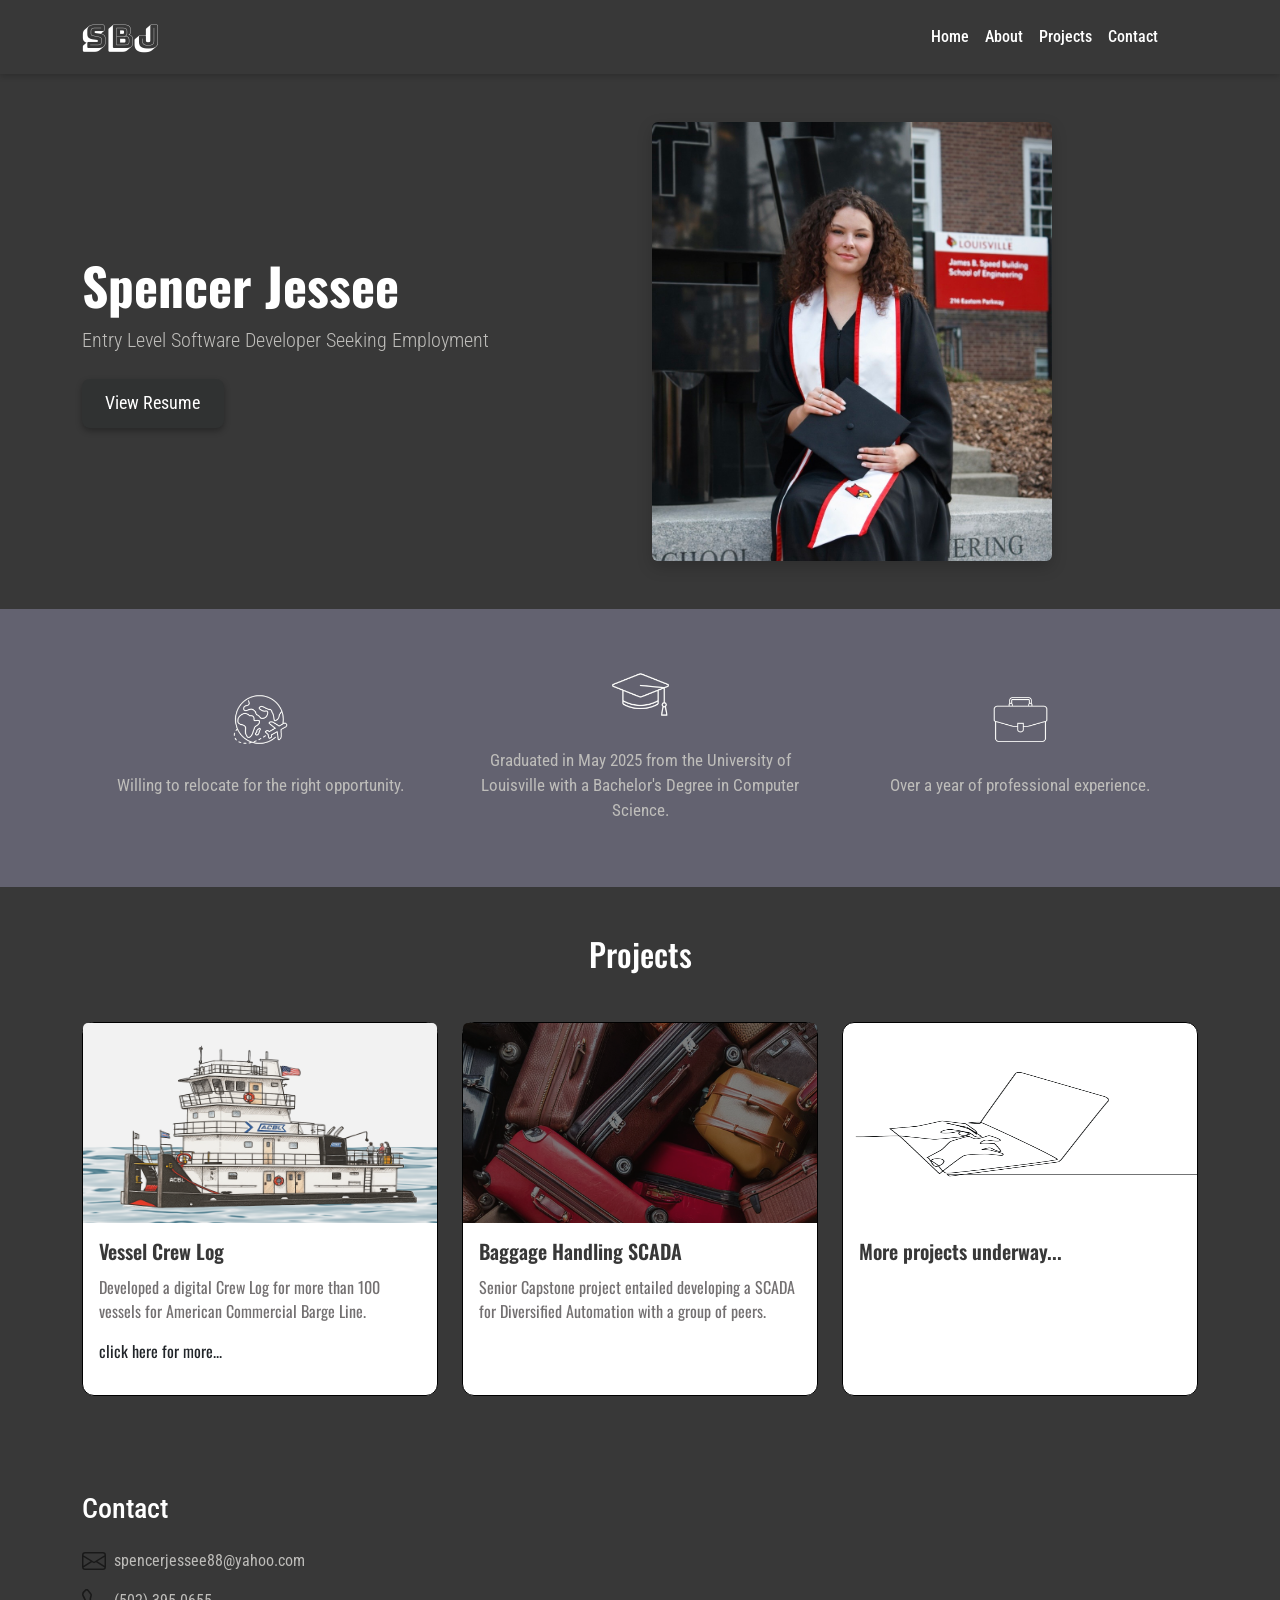
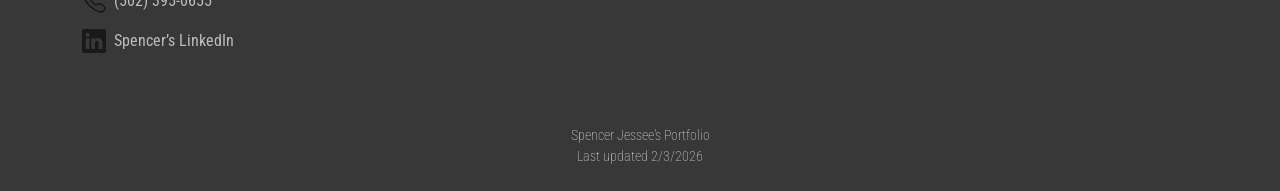
==== commit f8540fb1: "cleaned up CSS file with indents and comments, added inline styling for baggage image, formatted HTM" ====
--- a/index.html
+++ b/index.html
@@ -1,25 +1,24 @@
 <!doctype html>
 <html lang="en">
+
 <head>
   <meta charset="utf-8" />
   <meta name="viewport" content="width=device-width, initial-scale=1" />
   <title>Spencer's Portfolio</title>
 
   <!-- Bootstrap CSS -->
-  <link
-    href="https://cdn.jsdelivr.net/npm/bootstrap@5.3.3/dist/css/bootstrap.min.css"
-    rel="stylesheet"
-    integrity="sha384-QWTKZyjpPEjISv5WaRU9OFeRpok6YctnYmDr5pNlyT2bRjXh0JMhjY6hW+ALEwIH"
-    crossorigin="anonymous"
-  />
+  <link href="https://cdn.jsdelivr.net/npm/bootstrap@5.3.3/dist/css/bootstrap.min.css" rel="stylesheet"
+    integrity="sha384-QWTKZyjpPEjISv5WaRU9OFeRpok6YctnYmDr5pNlyT2bRjXh0JMhjY6hW+ALEwIH" crossorigin="anonymous" />
 
   <!-- Google Fonts -->
   <link rel="preconnect" href="https://fonts.googleapis.com">
   <link rel="preconnect" href="https://fonts.gstatic.com" crossorigin>
-  <link href="https://fonts.googleapis.com/css2?family=Bungee+Shade&family=Oswald:wght@200..700&family=Roboto+Condensed:ital,wght@0,100..900;1,100..900&display=swap" rel="stylesheet">
+  <link
+    href="https://fonts.googleapis.com/css2?family=Bungee+Shade&family=Oswald:wght@200..700&family=Roboto+Condensed:ital,wght@0,100..900;1,100..900&display=swap"
+    rel="stylesheet">
 
   <!-- Custom CSS -->
-    <link href="assets/css/style.css" rel="stylesheet" />
+  <link href="assets/css/style.css" rel="stylesheet" />
 
 </head>
 
@@ -43,118 +42,124 @@
   </nav>
 
   <!-- Home -->
-<section id="home" class="py-5">
-  <div class="container">
-    <div class="row align-items-center g-4">
-      <div class="col-lg-6">
-        <h1 class="display-5 fw-bold">Spencer Jessee</h1>
-        <p class="lead">Entry Level Software Developer Seeking Employment</p>
-        <a href="Spencer_Jessee_Resume.pdf" id="resumeButton" class="btn custom-button" target="_blank">View Resume</a>
-      </div>
-      <div class="col-lg-6 align-items-center">
-        <img src="assets/img/graduation_photo2.jpg" class="img-fluid rounded" alt="Graduation photo" width="400" />
-      </div>
-    </div>
-  </div>
-</section>
-
-<!-- About -->
-<section id="about" class="py-5">
-  <div class="container">
-    <div class="row text-center align-items-center g-4">
-      <div class="col">
-        <img src="./assets/img/travel.png" alt="Travel icon" class="icon mb-3">
-        <p>Willing to relocate for the right opportunity.</p>
-      </div>
-      <div class="col">
-        <img src="./assets/img/graduate-cap.png" alt="Graduation cap icon" class="icon mb-3">
-        <p>Graduated in May 2025 from the University of Louisville with a Bachelor's Degree in Computer Science.</p>
-      </div>
-      <div class="col">
-        <img src="./assets/img/briefcase.png" alt="Briefcase icon" class="icon mb-3">
-        <p>Over a year of professional experience.</p>
-      </div>
-    </div>
-  </div>
-</section>
+  <section id="home" class="py-5">
+    <div class="container">
+      <div class="row align-items-center g-4">
+        <div class="col-lg-6">
+          <h1 class="display-5 fw-bold">Spencer Jessee</h1>
+          <p class="lead">Entry Level Software Developer Seeking Employment</p>
+          <a href="Spencer_Jessee_Resume.pdf" id="resumeButton" class="btn custom-button" target="_blank">View
+            Resume</a>
+        </div>
+        <div class="col-lg-6 align-items-center">
+          <img src="assets/img/graduation_photo2.jpg" class="img-fluid rounded" alt="Graduation photo" width="400" />
+        </div>
+      </div>
+    </div>
+  </section>
+
+  <!-- About -->
+  <section id="about" class="py-5">
+    <div class="container">
+      <div class="row text-center align-items-center g-4">
+        <div class="col">
+          <img src="./assets/img/travel.png" alt="Travel icon" class="icon mb-3">
+          <p>Willing to relocate for the right opportunity.</p>
+        </div>
+        <div class="col">
+          <img src="./assets/img/graduate-cap.png" alt="Graduation cap icon" class="icon mb-3">
+          <p>Graduated in May 2025 from the University of Louisville with a Bachelor's Degree in Computer Science.</p>
+        </div>
+        <div class="col">
+          <img src="./assets/img/briefcase.png" alt="Briefcase icon" class="icon mb-3">
+          <p>Over a year of professional experience.</p>
+        </div>
+      </div>
+    </div>
+  </section>
 
 
   <!-- Projects -->
-<section id="projects" class="py-5">
-  <div class="container">
-    <h2 class="mb-5 text-center">Projects</h2>
-    <div class="row g-4">
-      <div class="col-md-4">
-        <div class="card h-100 custom-card">
-          <a href="vessel-crew-log.html" class="stretched-link"></a>
-          <img src="assets/img/vessel.png" class="card-img-top" alt="Vessel Crew Log">
-          <div class="card-body">
-            <h5 class="card-title">Vessel Crew Log</h5>
-            <p class="card-text">
-              Developed a digital Crew Log for more than 100 vessels for American Commercial Barge Line.
-            </p>
-            <p>click here for more...</p>
+  <section id="projects" class="py-5">
+    <div class="container">
+      <h2 class="mb-5 text-center">Projects</h2>
+      <div class="row g-4">
+        <div class="col-md-4">
+          <div class="card h-100 custom-card">
+            <a href="vessel-crew-log.html" class="stretched-link"></a>
+            <img src="assets/img/vessel.png" class="card-img-top" alt="Vessel Crew Log">
+            <div class="card-body">
+              <h5 class="card-title">Vessel Crew Log</h5>
+              <p class="card-text">
+                Developed a digital Crew Log for more than 100 vessels for American Commercial Barge Line.
+              </p>
+              <p>click here for more...</p>
+            </div>
           </div>
         </div>
-      </div>
-
-      <div class="col-md-4">
-        <div class="card h-100 custom-card">
-          <img src="assets/img/baggage.png" class="card-img-top" alt="Baggage Handling SCADA">
-          <div class="card-body">
-            <h5 class="card-title">Baggage Handling SCADA</h5>
-            <p class="card-text">
-              Senior Capstone project entailed developing a SCADA for Diversified Automation with a group of peers.
-            </p>
+
+        <div class="col-md-4">
+          <div class="card h-100 custom-card">
+            <img src="assets/img/baggage.png" class="card-img-top" style="object-fit: cover;"
+              alt="Baggage Handling SCADA">
+            <div class="card-body">
+              <h5 class="card-title">Baggage Handling SCADA</h5>
+              <p class="card-text">
+                Senior Capstone project entailed developing a SCADA for Diversified Automation with a group of peers.
+              </p>
+            </div>
           </div>
         </div>
-      </div>
-
-      <div class="col-md-4">
-        <div class="card h-100 custom-card">
-          <img src="assets/img/coming soon.png" class="card-img-top" alt="More coming soon">
-          <div class="card-body">
-            <h5 class="card-title">More projects underway...</h5>
+
+        <div class="col-md-4">
+          <div class="card h-100 custom-card">
+            <img src="assets/img/coming soon.png" class="card-img-top" alt="More coming soon">
+            <div class="card-body">
+              <h5 class="card-title">More projects underway...</h5>
+            </div>
           </div>
         </div>
       </div>
     </div>
-  </div>
-</section>
-
-
-<!-- Contact -->
-<section id="contact" class="py-5">
-  <div class="container">
-    <h3 class="mb-4">Contact</h3>
-    <div class="d-flex flex-column gap-3">
-      <div class="contact-item d-flex gap-2">
-        <img src="assets/img/envelope.svg" alt="Email icon" class="contact-icon" />
-        <a href="mailto:spencerjessee88@yahoo.com" class="contact-link">spencerjessee88@yahoo.com</a>
-      </div>
-      <div class="contact-item d-flex gap-2">
-        <img src="assets/img/telephone.svg" alt="Phone icon" class="contact-icon" />
-        <a href="tel:+15023950655" class="contact-link">(502) 395-0655</a>
-      </div>
-      <div class="contact-item d-flex gap-2">
-        <img src="assets/img/linkedin.svg" alt="LinkedIn icon" class="contact-icon" />
-        <a href="https://www.linkedin.com/in/spencer-jessee8/" target="_blank" class="contact-link">Spencer’s LinkedIn</a>
-      </div>
-    </div>
-  </div>
-</section>
-
-<!-- Toast Notif: Recent Cert -->
- <div class="toast-container position-fixed bottom-0 end-0 p-3">
-  <div id="myToast" class="toast position-relative" data-bs-autohide="false" role="alert" aria-live="polite" aria-atomic="true">
-    <button type="button" class="btn-close position-absolute  btn-close-dark top-0 end-0 m-2" data-bs-dismiss="toast" aria-label="Close"></button>
-    <div class="d-flex pe-5">
-      <div class="toast-body align-items-center">
-        I just completed a Javascript course, check out my certification!
-      </div>
-    </div>
+  </section>
+
+
+  <!-- Contact -->
+  <section id="contact" class="py-5">
+    <div class="container">
+      <h3 class="mb-4">Contact</h3>
+      <div class="d-flex flex-column gap-3">
+        <div class="contact-item d-flex gap-2">
+          <img src="assets/img/envelope.svg" alt="Email icon" class="contact-icon" />
+          <a href="mailto:spencerjessee88@yahoo.com" class="contact-link">spencerjessee88@yahoo.com</a>
+        </div>
+        <div class="contact-item d-flex gap-2">
+          <img src="assets/img/telephone.svg" alt="Phone icon" class="contact-icon" />
+          <a href="tel:+15023950655" class="contact-link">(502) 395-0655</a>
+        </div>
+        <div class="contact-item d-flex gap-2">
+          <img src="assets/img/linkedin.svg" alt="LinkedIn icon" class="contact-icon" />
+          <a href="https://www.linkedin.com/in/spencer-jessee8/" target="_blank" class="contact-link">Spencer’s
+            LinkedIn</a>
+        </div>
+      </div>
+    </div>
+  </section>
+
+  <!-- Toast Notif: Recent Cert -->
+  <div class="toast-container position-fixed bottom-0 end-0 p-3">
+    <div id="myToast" class="toast position-relative" data-bs-autohide="false" role="alert" aria-live="polite"
+      aria-atomic="true">
+      <button type="button" class="btn-close position-absolute  btn-close-dark top-0 end-0 m-2" data-bs-dismiss="toast"
+        aria-label="Close"></button>
+      <div class="d-flex pe-5">
+        <div class="toast-body align-items-center">
+          I just completed a Javascript course, check out my certification!
+        </div>
+      </div>
       <div class="px-4 pb-4">
-        <a href="./CertificateOfCompletion_JavaScript_Essential_Training.pdf" id="certButton" class="btn btn-sm toast-button" target="_blank">View Certificate</a>
+        <a href="./CertificateOfCompletion_JavaScript_Essential_Training.pdf" id="certButton"
+          class="btn btn-sm toast-button" target="_blank">View Certificate</a>
       </div>
     </div>
   </div>
@@ -163,16 +168,14 @@
   <footer class="py-4">
     <div class="container text-center small">
       <div>Spencer Jessee's Portfolio</div>
-      <div>Last updated 2/3/2026</div> 
+      <div>Last updated 2/3/2026</div>
     </div>
   </footer>
 
   <!-- Bootstrap JS (for navbar, etc.) -->
-  <script
-    src="https://cdn.jsdelivr.net/npm/bootstrap@5.3.3/dist/js/bootstrap.bundle.min.js"
+  <script src="https://cdn.jsdelivr.net/npm/bootstrap@5.3.3/dist/js/bootstrap.bundle.min.js"
     integrity="sha384-YvpcrYf0tY3lHB60NNkmXc5s9fDVZLESaAA55NDzOxhy9GkcIdslK1eN7N6jIeHz"
-    crossorigin="anonymous"
-  ></script>
+    crossorigin="anonymous"></script>
 
   <!-- JS -->
   <script>
@@ -198,4 +201,5 @@
     });
   </script>
 </body>
+
 </html
--- a/assets/css/style.css
+++ b/assets/css/style.css
@@ -32,6 +32,7 @@
   padding-bottom: 5rem;
 }
 
+
 /* ----------------------------------
    NAVBAR
 ---------------------------------- */
@@ -202,6 +203,7 @@
   text-decoration: underline;
 }
 
+
 /* ----------------------------------
    FOOTER SECTION
 ---------------------------------- */
@@ -210,6 +212,25 @@
   background-color: var(--charcoal);
   color: var(--lunar);
   font-weight: 200;
+}
+
+
+/*----------------------------------
+    CERT TOAST
+----------------------------------*/
+.toast {
+  width: 300px;
+  font-size: 1rem;
+  font-family: "Oswald", sans-serif;
+  background-color: rgba(var(--white-rgb), 0.5);
+  color: var(--charcoal);
+  border: 0;
+  box-shadow: 6px 6px 20px 4px rgba(0, 0, 0, 0.2);
+}
+
+.toast-button {
+  background-color: var(--charcoal);
+  color: var(--white);
 }
 
 
@@ -265,20 +286,4 @@
 
 .back-link:hover {
   color: var(--mist);
-}
-
-.toast {
-  width: 300px;
-  font-size: 1rem;
-  font-family: "Oswald", sans-serif;
-  background-color: rgba(var(--white-rgb), 0.5);
-  color: var(--charcoal);
-  border: 0;
-  box-shadow: 6px 6px 20px 4px rgba(0, 0, 0, 0.2);
-
-}
-
-.toast-button {
-  background-color: var(--charcoal);
-  color: var(--white);
-}
+}
